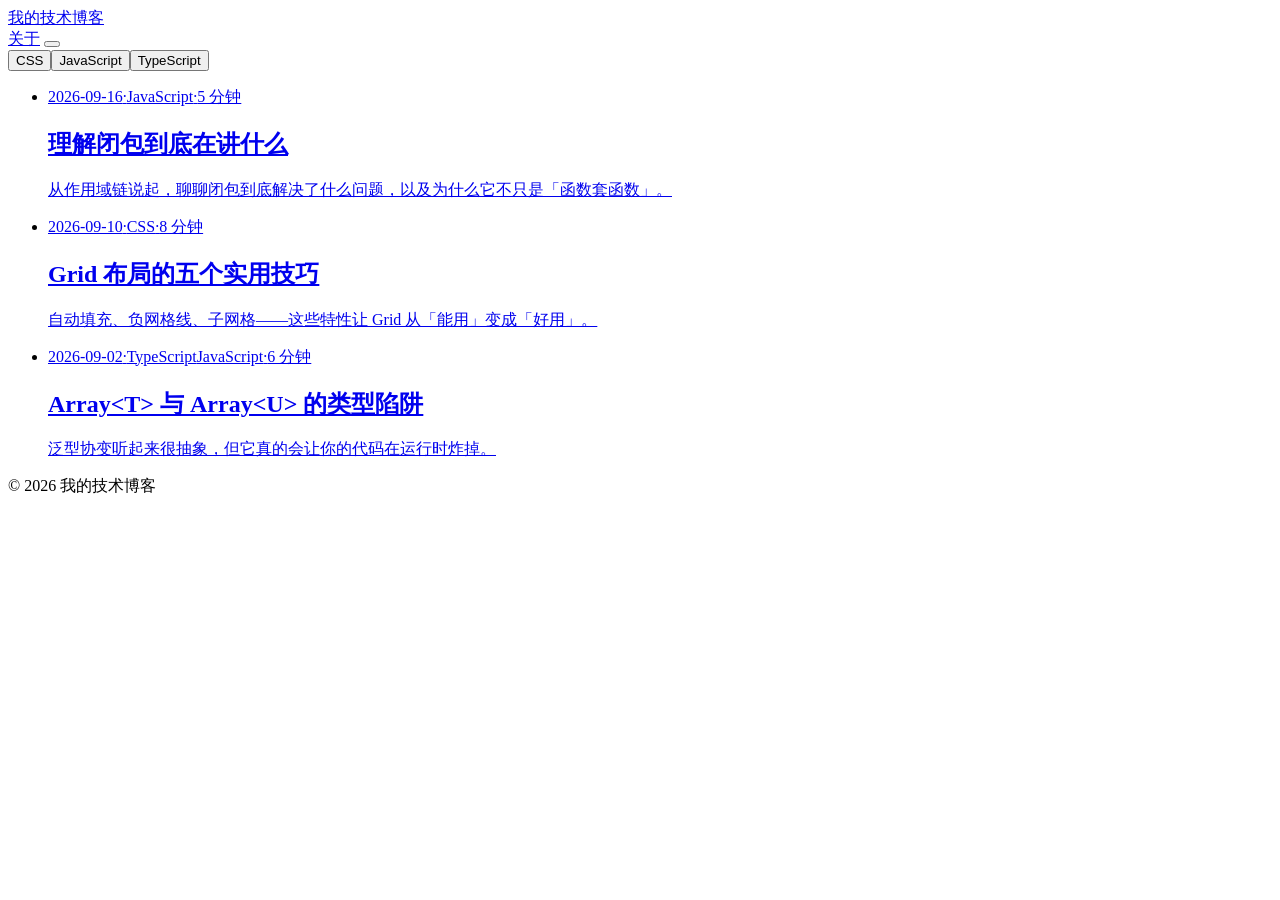
==== index.html @ 20e68cf1 "feat: 添加首页结构与列表渲染接线 home.js 读取 POSTS、调用 blog-core 生成 HTML 插入 DOM， 并绑定标签筛选；筛选状态同步到 URL hash。  Co-Auth" ====
<!DOCTYPE html>
<html lang="zh-CN">
<head>
  <meta charset="UTF-8">
  <meta name="viewport" content="width=device-width, initial-scale=1">
  <title>我的技术博客</title>
  <link rel="stylesheet" href="assets/css/main.css">
  <!-- 顺序不可调换：blog-core 提供函数，posts 提供数据，theme 依赖 blog-core -->
  <script src="assets/js/blog-core.js"></script>
  <script src="assets/js/posts.js"></script>
  <script src="assets/js/theme.js"></script>
</head>
<body>
  <header class="site-header">
    <div class="container site-header__inner">
      <a class="site-title" href="index.html">我的技术博客</a>
      <nav class="site-nav">
        <a class="site-nav__link" href="about.html">关于</a>
        <button class="theme-toggle" type="button" id="theme-toggle" aria-label="切换主题"></button>
      </nav>
    </div>
  </header>

  <main class="container">
    <div class="tag-bar" id="tag-bar" role="group" aria-label="按标签筛选"></div>
    <ul class="post-list" id="post-list"></ul>
    <p class="empty-state" id="empty-state" hidden>这个标签下还没有文章。</p>
  </main>

  <footer class="site-footer">
    <div class="container"><p>© 2026 我的技术博客</p></div>
  </footer>

  <script src="assets/js/home.js"></script>
</body>
</html>
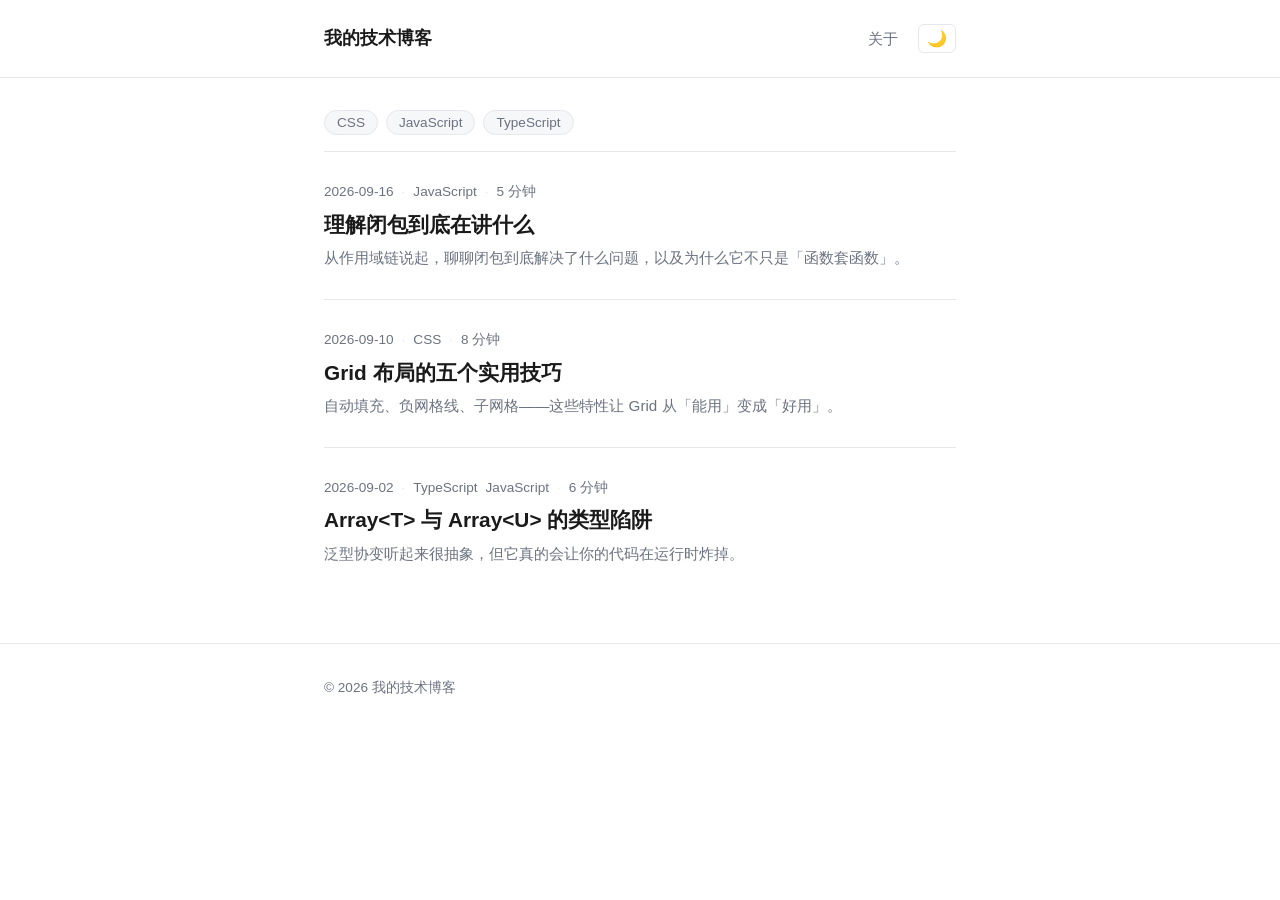
==== commit ed91f983: "fix: 修复首页缺 h1、模板路径失效等问题 - template.html 移到 posts/_template.html。它内部的路径本就按 posts/   位置写成 ../ 前缀，放在仓库根" ====
--- a/index.html
+++ b/index.html
@@ -13,7 +13,8 @@
 <body>
   <header class="site-header">
     <div class="container site-header__inner">
-      <a class="site-title" href="index.html">我的技术博客</a>
+      <!-- 首页用 h1 承载站点标题：文章标题是 h2，缺 h1 会让标题层级从 h2 起始 -->
+      <h1 class="site-title"><a class="site-title__link" href="index.html">我的技术博客</a></h1>
       <nav class="site-nav">
         <a class="site-nav__link" href="about.html">关于</a>
         <button class="theme-toggle" type="button" id="theme-toggle" aria-label="切换主题"></button>
@@ -24,7 +25,6 @@
   <main class="container">
     <div class="tag-bar" id="tag-bar" role="group" aria-label="按标签筛选"></div>
     <ul class="post-list" id="post-list"></ul>
-    <p class="empty-state" id="empty-state" hidden>这个标签下还没有文章。</p>
   </main>
 
   <footer class="site-footer">
--- a/assets/css/main.css
+++ b/assets/css/main.css
@@ -0,0 +1,201 @@
+/* ===== 设计令牌 ===== */
+:root {
+  --bg: #ffffff;
+  --bg-subtle: #f6f7f9;
+  --text: #1a1a1a;
+  --text-muted: #6b7280;
+  --border: #e5e7eb;
+  --accent: #2563eb;
+  --accent-hover: #1d4ed8;
+
+  --font-sans: -apple-system, BlinkMacSystemFont, "Segoe UI", "PingFang SC",
+               "Hiragino Sans GB", "Microsoft YaHei", sans-serif;
+  --font-mono: ui-monospace, SFMono-Regular, "SF Mono", Menlo, Consolas, monospace;
+
+  --measure: 42rem;
+  --radius: 6px;
+  --transition: 150ms ease;
+}
+
+[data-theme="dark"] {
+  --bg: #0f1115;
+  --bg-subtle: #171a21;
+  --text: #e6e6e6;
+  --text-muted: #9ca3af;
+  --border: #262b36;
+  --accent: #60a5fa;
+  --accent-hover: #93c5fd;
+}
+
+/* ===== 基础 ===== */
+*,
+*::before,
+*::after { box-sizing: border-box; }
+
+html { -webkit-text-size-adjust: 100%; }
+
+body {
+  margin: 0;
+  background: var(--bg);
+  color: var(--text);
+  font-family: var(--font-sans);
+  font-size: 17px;
+  line-height: 1.7;
+  transition: background-color var(--transition), color var(--transition);
+}
+
+a { color: var(--accent); text-decoration: none; }
+a:hover { color: var(--accent-hover); }
+
+/* 键盘焦点可见，鼠标点击不显示外框 */
+:focus-visible {
+  outline: 2px solid var(--accent);
+  outline-offset: 3px;
+  border-radius: 2px;
+}
+
+.container {
+  max-width: var(--measure);
+  margin: 0 auto;
+  padding: 0 1.25rem;
+}
+
+/* ===== 页头 ===== */
+.site-header {
+  border-bottom: 1px solid var(--border);
+  padding: 1.5rem 0;
+}
+
+.site-header__inner {
+  display: flex;
+  align-items: center;
+  justify-content: space-between;
+  gap: 1rem;
+}
+
+/* 首页上是 <h1 class="site-title"><a class="site-title__link">，
+   其余页面是 <a class="site-title">。两种结构共用下面的样式。 */
+.site-title {
+  font-size: 1.1rem;
+  font-weight: 600;
+  line-height: 1.4;
+  margin: 0;              /* h1 自带上下外边距，需清零以免撑开页头 */
+  color: var(--text);
+}
+.site-title:hover { color: var(--accent); }        /* 非首页：元素自身是链接 */
+.site-title a { color: inherit; }                  /* 首页：链接在 h1 内部 */
+.site-title a:hover { color: var(--accent); }
+
+.site-nav {
+  display: flex;
+  align-items: center;
+  gap: 1.25rem;
+}
+
+.site-nav__link { color: var(--text-muted); font-size: 0.95rem; }
+.site-nav__link:hover { color: var(--accent); }
+
+.theme-toggle {
+  background: none;
+  border: 1px solid var(--border);
+  border-radius: var(--radius);
+  color: var(--text);
+  cursor: pointer;
+  font-size: 1rem;
+  line-height: 1;
+  padding: 0.35rem 0.5rem;
+  transition: border-color var(--transition), background-color var(--transition);
+}
+.theme-toggle:hover { border-color: var(--accent); }
+
+/* ===== 标签栏 ===== */
+.tag-bar {
+  display: flex;
+  flex-wrap: wrap;
+  gap: 0.5rem;
+  padding: 2rem 0 1rem;
+}
+
+.tag {
+  background: var(--bg-subtle);
+  border: 1px solid var(--border);
+  border-radius: 999px;
+  color: var(--text-muted);
+  cursor: pointer;
+  font-family: inherit;
+  font-size: 0.85rem;
+  padding: 0.25rem 0.75rem;
+  transition: all var(--transition);
+}
+.tag:hover { border-color: var(--accent); color: var(--accent); }
+
+.tag[aria-pressed="true"] {
+  background: var(--accent);
+  border-color: var(--accent);
+  color: #ffffff;
+}
+
+/* ===== 文章列表 ===== */
+.post-list {
+  list-style: none;
+  margin: 0;
+  padding: 0;
+}
+
+.post-item { border-top: 1px solid var(--border); }
+
+.post-item__link {
+  display: block;
+  padding: 1.75rem 0;
+  color: inherit;
+}
+.post-item__link:hover { color: inherit; }
+
+.post-meta {
+  display: flex;
+  flex-wrap: wrap;
+  align-items: center;
+  gap: 0.5rem;
+  color: var(--text-muted);
+  font-size: 0.85rem;
+  margin-bottom: 0.4rem;
+}
+
+.post-meta__sep { color: var(--border); }
+.post-tag { color: var(--text-muted); }
+
+.post-item__title {
+  font-size: 1.3rem;
+  line-height: 1.4;
+  margin: 0 0 0.4rem;
+  transition: color var(--transition);
+}
+.post-item__link:hover .post-item__title { color: var(--accent); }
+
+.post-item__summary {
+  color: var(--text-muted);
+  font-size: 0.95rem;
+  margin: 0;
+}
+
+/* ===== 页脚 ===== */
+.site-footer {
+  border-top: 1px solid var(--border);
+  color: var(--text-muted);
+  font-size: 0.85rem;
+  margin-top: 3rem;
+  padding: 2rem 0;
+}
+.site-footer p { margin: 0; }
+
+/* ===== 响应式 ===== */
+@media (max-width: 480px) {
+  body { font-size: 16px; }
+  .post-item__title { font-size: 1.15rem; }
+  .site-header { padding: 1.25rem 0; }
+}
+
+/* ===== 尊重系统的减少动效设置 ===== */
+@media (prefers-reduced-motion: reduce) {
+  * { transition: none !important; }
+}
